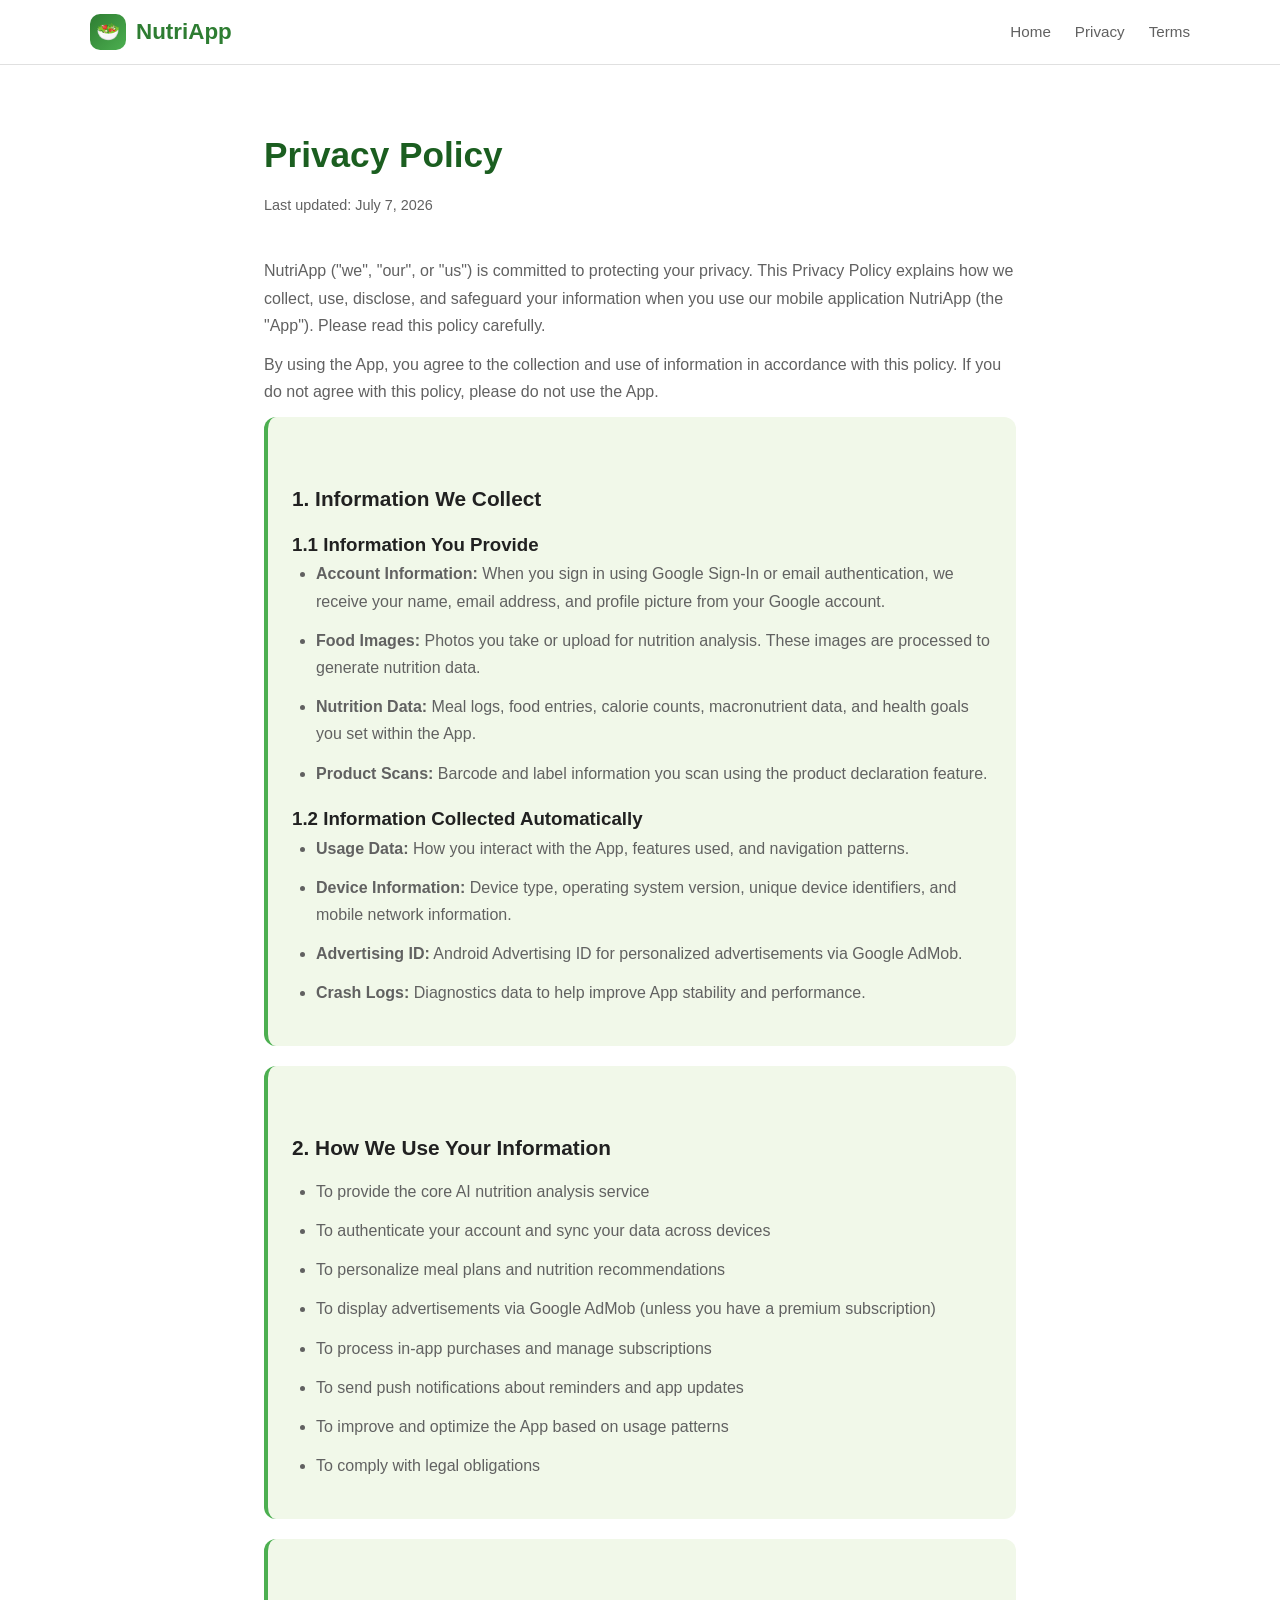
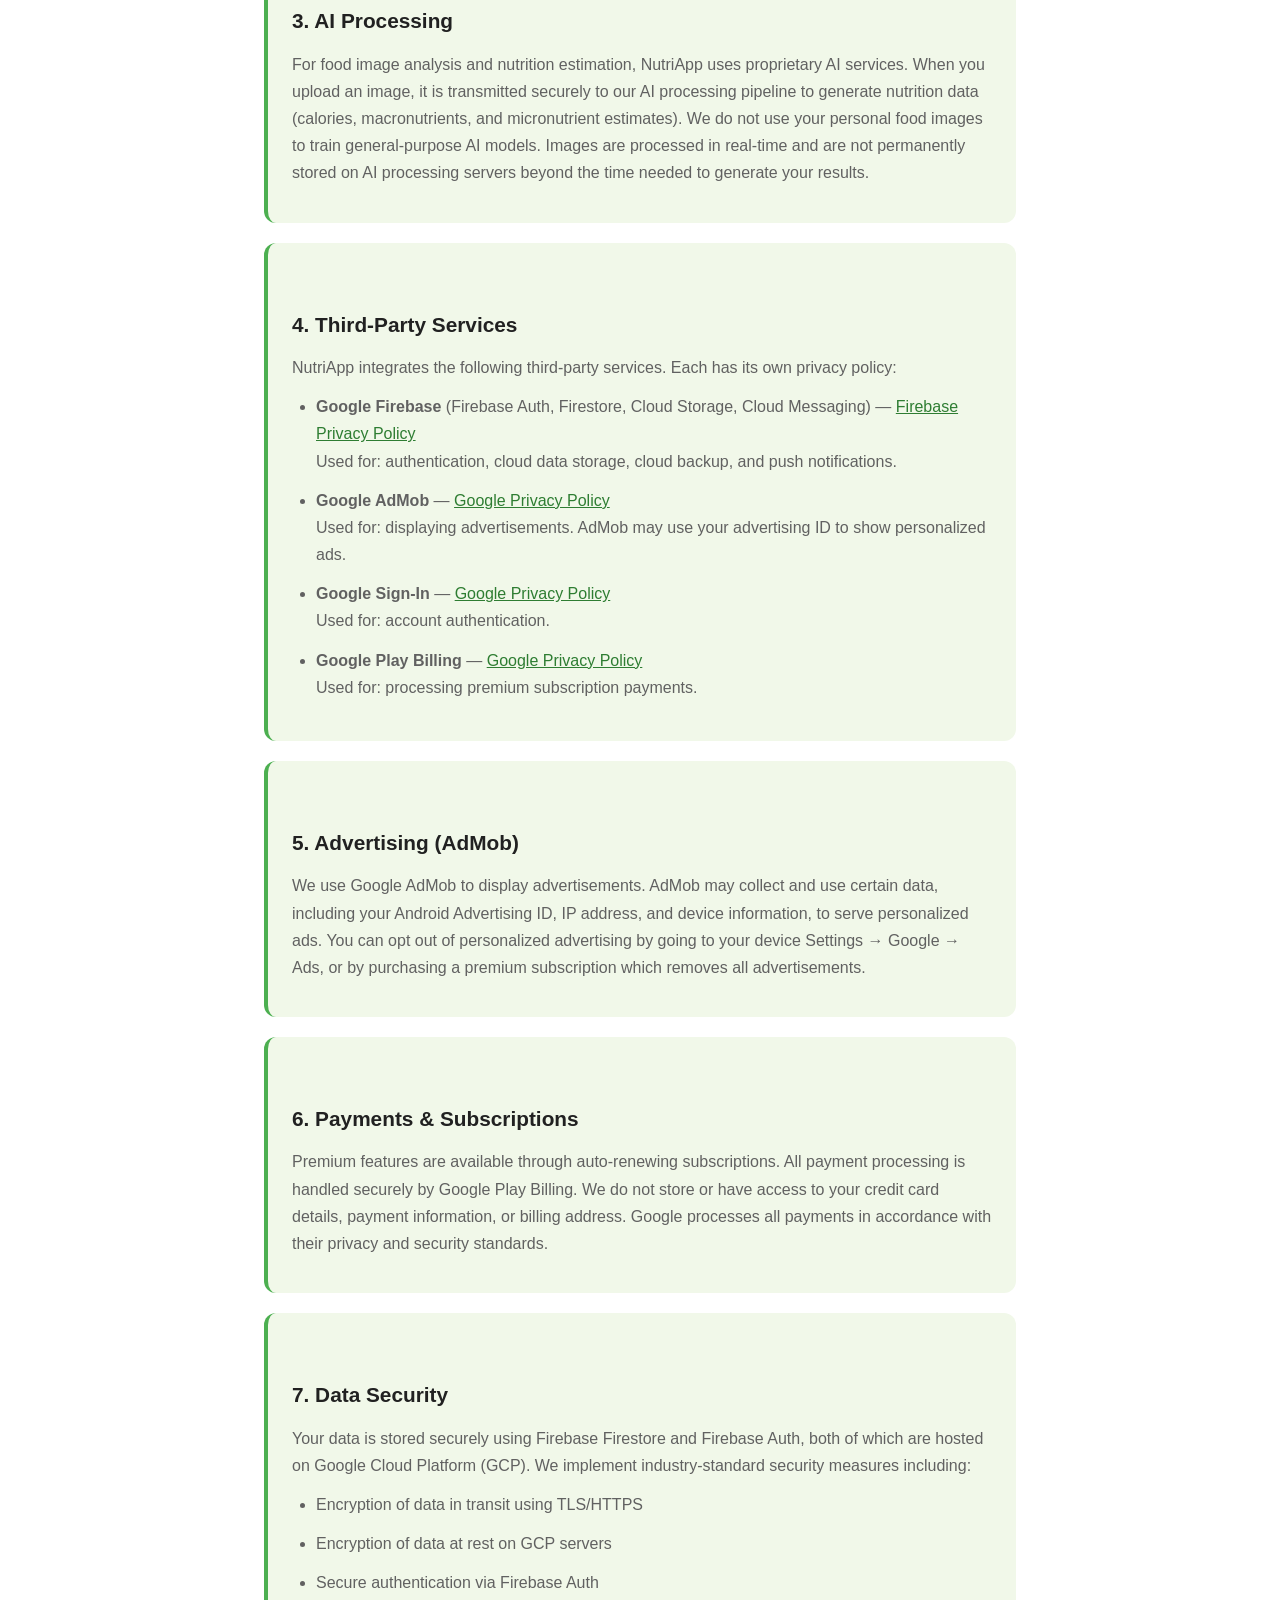
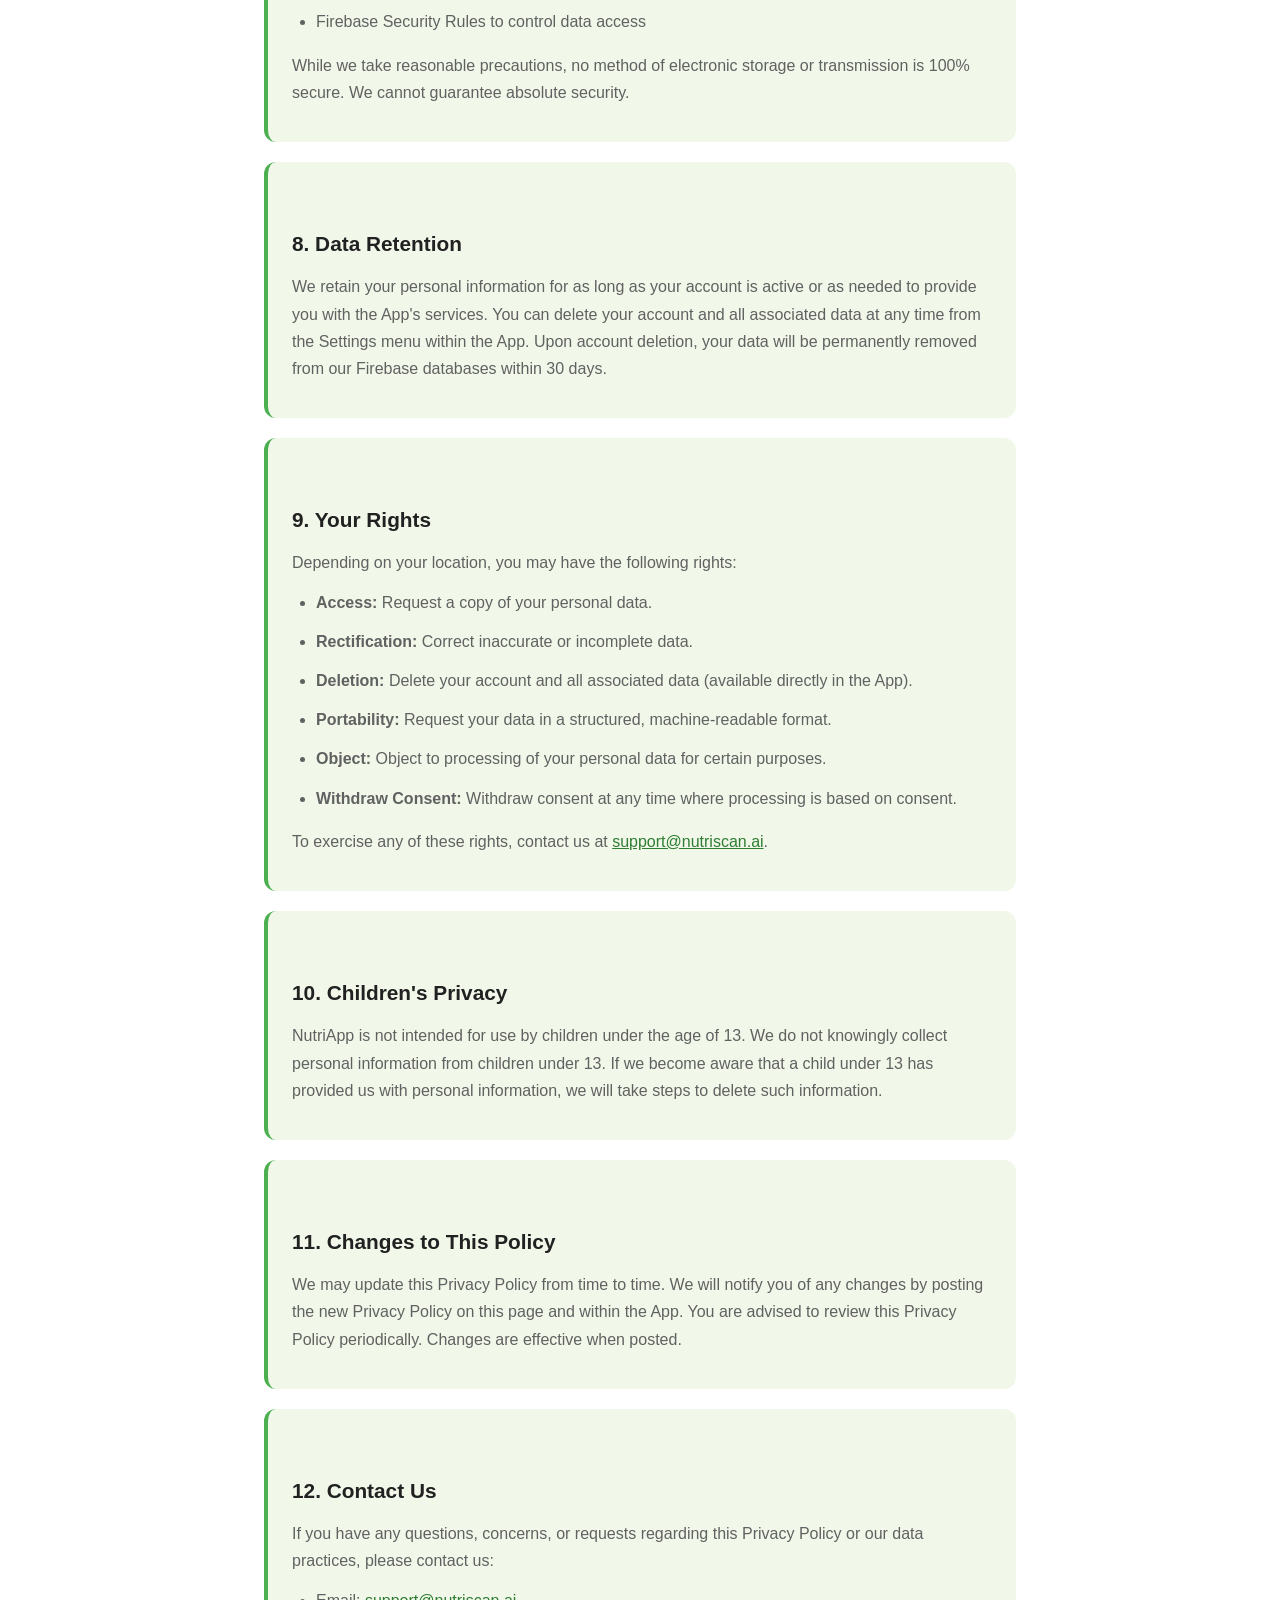
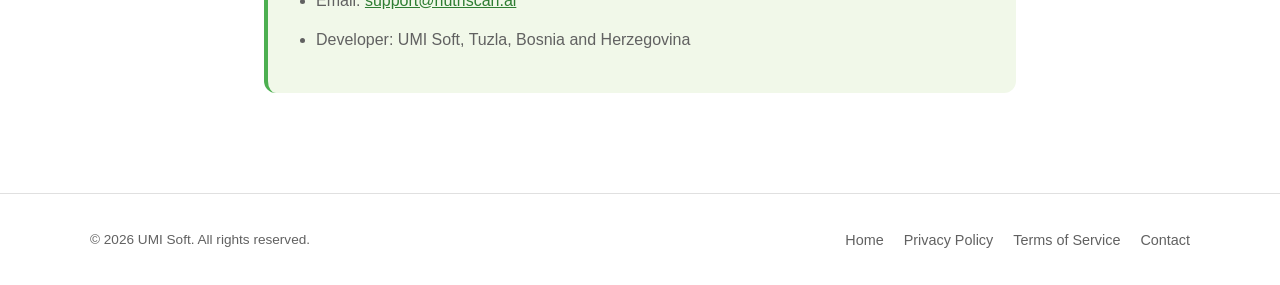
==== privacy-policy.html @ a2c9f6e2 "Add NutriApp landing page, privacy policy, and terms of service" ====
<!DOCTYPE html>
<html lang="en">
<head>
  <meta charset="UTF-8">
  <meta name="viewport" content="width=device-width, initial-scale=1.0">
  <meta name="description" content="NutriApp Privacy Policy — How we collect, use, and protect your data.">
  <title>Privacy Policy — NutriApp</title>
  <link rel="stylesheet" href="styles.css">
  <link rel="icon" type="image/svg+xml" href="data:image/svg+xml,<svg xmlns='http://www.w3.org/2000/svg' viewBox='0 0 100 100'><text y='.9em' font-size='90'>🥗</text></svg>">
</head>
<body>

<nav class="nav">
  <div class="nav-inner">
    <a href="index.html" class="nav-logo">
      <span class="logo-icon">🥗</span>
      NutriApp
    </a>
    <ul class="nav-links">
      <li><a href="index.html">Home</a></li>
      <li><a href="privacy-policy.html">Privacy</a></li>
      <li><a href="terms-of-service.html">Terms</a></li>
    </ul>
  </div>
</nav>

<main class="legal-page">
  <h1>Privacy Policy</h1>
  <p class="last-updated">Last updated: July 7, 2026</p>

  <p>
    NutriApp ("we", "our", or "us") is committed to protecting your privacy.
    This Privacy Policy explains how we collect, use, disclose, and safeguard
    your information when you use our mobile application NutriApp (the "App").
    Please read this policy carefully.
  </p>
  <p>
    By using the App, you agree to the collection and use of information in
    accordance with this policy. If you do not agree with this policy, please
    do not use the App.
  </p>

  <div class="legal-section">
    <h2>1. Information We Collect</h2>

    <h3>1.1 Information You Provide</h3>
    <ul>
      <li><strong>Account Information:</strong> When you sign in using Google Sign-In or email authentication, we receive your name, email address, and profile picture from your Google account.</li>
      <li><strong>Food Images:</strong> Photos you take or upload for nutrition analysis. These images are processed to generate nutrition data.</li>
      <li><strong>Nutrition Data:</strong> Meal logs, food entries, calorie counts, macronutrient data, and health goals you set within the App.</li>
      <li><strong>Product Scans:</strong> Barcode and label information you scan using the product declaration feature.</li>
    </ul>

    <h3>1.2 Information Collected Automatically</h3>
    <ul>
      <li><strong>Usage Data:</strong> How you interact with the App, features used, and navigation patterns.</li>
      <li><strong>Device Information:</strong> Device type, operating system version, unique device identifiers, and mobile network information.</li>
      <li><strong>Advertising ID:</strong> Android Advertising ID for personalized advertisements via Google AdMob.</li>
      <li><strong>Crash Logs:</strong> Diagnostics data to help improve App stability and performance.</li>
    </ul>
  </div>

  <div class="legal-section">
    <h2>2. How We Use Your Information</h2>
    <ul>
      <li>To provide the core AI nutrition analysis service</li>
      <li>To authenticate your account and sync your data across devices</li>
      <li>To personalize meal plans and nutrition recommendations</li>
      <li>To display advertisements via Google AdMob (unless you have a premium subscription)</li>
      <li>To process in-app purchases and manage subscriptions</li>
      <li>To send push notifications about reminders and app updates</li>
      <li>To improve and optimize the App based on usage patterns</li>
      <li>To comply with legal obligations</li>
    </ul>
  </div>

  <div class="legal-section">
    <h2>3. AI Processing</h2>
    <p>
      For food image analysis and nutrition estimation, NutriApp uses proprietary
      AI services. When you upload an image, it is transmitted securely to our
      AI processing pipeline to generate nutrition data (calories, macronutrients,
      and micronutrient estimates). We do not use your personal food images to
      train general-purpose AI models. Images are processed in real-time and are
      not permanently stored on AI processing servers beyond the time needed to
      generate your results.
    </p>
  </div>

  <div class="legal-section">
    <h2>4. Third-Party Services</h2>
    <p>NutriApp integrates the following third-party services. Each has its own privacy policy:</p>
    <ul>
      <li>
        <strong>Google Firebase</strong> (Firebase Auth, Firestore, Cloud Storage, Cloud Messaging) —
        <a href="https://firebase.google.com/support/privacy" target="_blank" rel="noopener">Firebase Privacy Policy</a><br>
        Used for: authentication, cloud data storage, cloud backup, and push notifications.
      </li>
      <li>
        <strong>Google AdMob</strong> —
        <a href="https://policies.google.com/privacy" target="_blank" rel="noopener">Google Privacy Policy</a><br>
        Used for: displaying advertisements. AdMob may use your advertising ID to show personalized ads.
      </li>
      <li>
        <strong>Google Sign-In</strong> —
        <a href="https://policies.google.com/privacy" target="_blank" rel="noopener">Google Privacy Policy</a><br>
        Used for: account authentication.
      </li>
      <li>
        <strong>Google Play Billing</strong> —
        <a href="https://policies.google.com/privacy" target="_blank" rel="noopener">Google Privacy Policy</a><br>
        Used for: processing premium subscription payments.
      </li>
    </ul>
  </div>

  <div class="legal-section">
    <h2>5. Advertising (AdMob)</h2>
    <p>
      We use Google AdMob to display advertisements. AdMob may collect and use
      certain data, including your Android Advertising ID, IP address, and device
      information, to serve personalized ads. You can opt out of personalized
      advertising by going to your device Settings → Google → Ads, or by
      purchasing a premium subscription which removes all advertisements.
    </p>
  </div>

  <div class="legal-section">
    <h2>6. Payments &amp; Subscriptions</h2>
    <p>
      Premium features are available through auto-renewing subscriptions.
      All payment processing is handled securely by Google Play Billing.
      We do not store or have access to your credit card details, payment
      information, or billing address. Google processes all payments in
      accordance with their privacy and security standards.
    </p>
  </div>

  <div class="legal-section">
    <h2>7. Data Security</h2>
    <p>
      Your data is stored securely using Firebase Firestore and Firebase Auth,
      both of which are hosted on Google Cloud Platform (GCP). We implement
      industry-standard security measures including:
    </p>
    <ul>
      <li>Encryption of data in transit using TLS/HTTPS</li>
      <li>Encryption of data at rest on GCP servers</li>
      <li>Secure authentication via Firebase Auth</li>
      <li>Firebase Security Rules to control data access</li>
    </ul>
    <p>
      While we take reasonable precautions, no method of electronic storage
      or transmission is 100% secure. We cannot guarantee absolute security.
    </p>
  </div>

  <div class="legal-section">
    <h2>8. Data Retention</h2>
    <p>
      We retain your personal information for as long as your account is active
      or as needed to provide you with the App's services. You can delete your
      account and all associated data at any time from the Settings menu within
      the App. Upon account deletion, your data will be permanently removed from
      our Firebase databases within 30 days.
    </p>
  </div>

  <div class="legal-section">
    <h2>9. Your Rights</h2>
    <p>Depending on your location, you may have the following rights:</p>
    <ul>
      <li><strong>Access:</strong> Request a copy of your personal data.</li>
      <li><strong>Rectification:</strong> Correct inaccurate or incomplete data.</li>
      <li><strong>Deletion:</strong> Delete your account and all associated data (available directly in the App).</li>
      <li><strong>Portability:</strong> Request your data in a structured, machine-readable format.</li>
      <li><strong>Object:</strong> Object to processing of your personal data for certain purposes.</li>
      <li><strong>Withdraw Consent:</strong> Withdraw consent at any time where processing is based on consent.</li>
    </ul>
    <p>
      To exercise any of these rights, contact us at
      <a href="mailto:support@nutriscan.ai">support@nutriscan.ai</a>.
    </p>
  </div>

  <div class="legal-section">
    <h2>10. Children's Privacy</h2>
    <p>
      NutriApp is not intended for use by children under the age of 13.
      We do not knowingly collect personal information from children under 13.
      If we become aware that a child under 13 has provided us with personal
      information, we will take steps to delete such information.
    </p>
  </div>

  <div class="legal-section">
    <h2>11. Changes to This Policy</h2>
    <p>
      We may update this Privacy Policy from time to time. We will notify you
      of any changes by posting the new Privacy Policy on this page and within
      the App. You are advised to review this Privacy Policy periodically.
      Changes are effective when posted.
    </p>
  </div>

  <div class="legal-section">
    <h2>12. Contact Us</h2>
    <p>
      If you have any questions, concerns, or requests regarding this Privacy
      Policy or our data practices, please contact us:
    </p>
    <ul>
      <li>Email: <a href="mailto:support@nutriscan.ai">support@nutriscan.ai</a></li>
      <li>Developer: UMI Soft, Tuzla, Bosnia and Herzegovina</li>
    </ul>
  </div>
</main>

<footer class="footer">
  <div class="footer-inner">
    <span class="footer-copy">&copy; 2026 UMI Soft. All rights reserved.</span>
    <ul class="footer-links">
      <li><a href="index.html">Home</a></li>
      <li><a href="privacy-policy.html">Privacy Policy</a></li>
      <li><a href="terms-of-service.html">Terms of Service</a></li>
      <li><a href="mailto:support@nutriscan.ai">Contact</a></li>
    </ul>
  </div>
</footer>

</body>
</html>
---- styles.css ----
/* ===== NutriApp - GitHub Pages Styles ===== */
:root {
  --primary: #2E7D32;
  --primary-dark: #1B5E20;
  --primary-light: #4CAF50;
  --accent: #FF9800;
  --bg: #FFFFFF;
  --bg-alt: #F1F8E9;
  --text: #212121;
  --text-light: #616161;
  --text-on-primary: #FFFFFF;
  --card-bg: #FFFFFF;
  --border: #E0E0E0;
  --shadow: 0 2px 12px rgba(0,0,0,0.08);
  --radius: 12px;
  --max-width: 1100px;
}

* { margin: 0; padding: 0; box-sizing: border-box; }

body {
  font-family: -apple-system, BlinkMacSystemFont, 'Segoe UI', Roboto, 'Helvetica Neue', Arial, sans-serif;
  color: var(--text);
  background: var(--bg);
  line-height: 1.7;
  -webkit-font-smoothing: antialiased;
}

/* ===== Navigation ===== */
.nav {
  position: sticky;
  top: 0;
  z-index: 100;
  background: rgba(255,255,255,0.95);
  backdrop-filter: blur(10px);
  border-bottom: 1px solid var(--border);
  padding: 0 24px;
}
.nav-inner {
  max-width: var(--max-width);
  margin: 0 auto;
  display: flex;
  align-items: center;
  justify-content: space-between;
  height: 64px;
}
.nav-logo {
  display: flex;
  align-items: center;
  gap: 10px;
  font-size: 1.4rem;
  font-weight: 700;
  color: var(--primary);
  text-decoration: none;
}
.nav-logo .logo-icon {
  width: 36px;
  height: 36px;
  background: linear-gradient(135deg, var(--primary), var(--primary-light));
  border-radius: 10px;
  display: flex;
  align-items: center;
  justify-content: center;
  font-size: 1.2rem;
}
.nav-links { display: flex; gap: 24px; list-style: none; }
.nav-links a {
  text-decoration: none;
  color: var(--text-light);
  font-weight: 500;
  font-size: 0.95rem;
  transition: color 0.2s;
}
.nav-links a:hover { color: var(--primary); }

/* ===== Hero Section ===== */
.hero {
  padding: 80px 24px 60px;
  text-align: center;
  background: linear-gradient(180deg, var(--bg-alt) 0%, var(--bg) 100%);
}
.hero-badge {
  display: inline-block;
  background: var(--primary-light);
  color: var(--text-on-primary);
  padding: 6px 16px;
  border-radius: 20px;
  font-size: 0.85rem;
  font-weight: 600;
  margin-bottom: 24px;
  letter-spacing: 0.5px;
}
.hero h1 {
  font-size: 3rem;
  font-weight: 800;
  color: var(--text);
  margin-bottom: 16px;
  letter-spacing: -1px;
}
.hero h1 span { color: var(--primary); }
.hero p {
  font-size: 1.2rem;
  color: var(--text-light);
  max-width: 600px;
  margin: 0 auto 36px;
}
.hero-buttons { display: flex; gap: 16px; justify-content: center; flex-wrap: wrap; }
.btn {
  display: inline-flex;
  align-items: center;
  gap: 8px;
  padding: 14px 28px;
  border-radius: var(--radius);
  font-weight: 600;
  font-size: 1rem;
  text-decoration: none;
  transition: transform 0.15s, box-shadow 0.15s;
}
.btn:hover { transform: translateY(-2px); box-shadow: 0 4px 20px rgba(0,0,0,0.15); }
.btn-primary { background: var(--primary); color: var(--text-on-primary); }
.btn-outline { border: 2px solid var(--primary); color: var(--primary); }
.btn-store {
  background: #000;
  color: #fff;
  padding: 10px 24px;
  border-radius: 10px;
}
.btn-store:hover { background: #1a1a1a; }

/* ===== Features ===== */
.features {
  padding: 80px 24px;
  max-width: var(--max-width);
  margin: 0 auto;
}
.features h2 {
  text-align: center;
  font-size: 2rem;
  font-weight: 700;
  margin-bottom: 48px;
}
.features-grid {
  display: grid;
  grid-template-columns: repeat(auto-fit, minmax(280px, 1fr));
  gap: 28px;
}
.feature-card {
  background: var(--card-bg);
  border: 1px solid var(--border);
  border-radius: var(--radius);
  padding: 32px 28px;
  transition: transform 0.2s, box-shadow 0.2s;
}
.feature-card:hover { transform: translateY(-4px); box-shadow: var(--shadow); }
.feature-icon {
  width: 56px;
  height: 56px;
  border-radius: 14px;
  display: flex;
  align-items: center;
  justify-content: center;
  font-size: 1.6rem;
  margin-bottom: 20px;
}
.feature-icon.green { background: #E8F5E9; color: var(--primary); }
.feature-icon.orange { background: #FFF3E0; color: var(--accent); }
.feature-icon.blue { background: #E3F2FD; color: #1565C0; }
.feature-icon.purple { background: #F3E5F5; color: #7B1FA2; }
.feature-icon.teal { background: #E0F2F1; color: #00695C; }
.feature-icon.red { background: #FFEBEE; color: #C62828; }
.feature-card h3 { font-size: 1.15rem; font-weight: 700; margin-bottom: 8px; }
.feature-card p { color: var(--text-light); font-size: 0.95rem; }

/* ===== Screenshots Section ===== */
.screenshots {
  padding: 80px 24px;
  background: var(--bg-alt);
  text-align: center;
}
.screenshots h2 { font-size: 2rem; font-weight: 700; margin-bottom: 16px; }
.screenshots p { color: var(--text-light); max-width: 500px; margin: 0 auto 40px; }
.screenshots-grid {
  display: flex;
  gap: 20px;
  justify-content: center;
  flex-wrap: wrap;
  max-width: var(--max-width);
  margin: 0 auto;
}
.screenshot-placeholder {
  width: 200px;
  height: 400px;
  background: #fff;
  border-radius: 20px;
  border: 3px solid var(--border);
  display: flex;
  align-items: center;
  justify-content: center;
  color: var(--text-light);
  font-size: 0.85rem;
  font-weight: 500;
}

/* ===== Download Section ===== */
.download {
  padding: 80px 24px;
  text-align: center;
  max-width: 600px;
  margin: 0 auto;
}
.download h2 { font-size: 2rem; font-weight: 700; margin-bottom: 12px; }
.download p { color: var(--text-light); margin-bottom: 32px; }
.download-buttons { display: flex; gap: 16px; justify-content: center; flex-wrap: wrap; }

/* ===== Footer ===== */
.footer {
  border-top: 1px solid var(--border);
  padding: 32px 24px;
}
.footer-inner {
  max-width: var(--max-width);
  margin: 0 auto;
  display: flex;
  justify-content: space-between;
  align-items: center;
  flex-wrap: wrap;
  gap: 16px;
}
.footer-links { display: flex; gap: 20px; list-style: none; flex-wrap: wrap; }
.footer-links a {
  text-decoration: none;
  color: var(--text-light);
  font-size: 0.9rem;
}
.footer-links a:hover { color: var(--primary); }
.footer-copy { color: var(--text-light); font-size: 0.85rem; }

/* ===== Legal Pages (Privacy Policy / Terms) ===== */
.legal-page {
  max-width: 800px;
  margin: 0 auto;
  padding: 60px 24px 80px;
}
.legal-page h1 {
  font-size: 2.2rem;
  font-weight: 800;
  color: var(--primary-dark);
  margin-bottom: 8px;
}
.legal-page .last-updated {
  color: var(--text-light);
  font-size: 0.9rem;
  margin-bottom: 40px;
}
.legal-page h2 {
  font-size: 1.3rem;
  font-weight: 700;
  color: var(--text);
  margin: 32px 0 12px;
  padding-top: 8px;
}
.legal-page p, .legal-page li {
  color: var(--text-light);
  margin-bottom: 12px;
}
.legal-page ul {
  margin-left: 24px;
  margin-bottom: 16px;
}
.legal-page a { color: var(--primary); text-decoration: underline; }
.legal-section {
  background: var(--bg-alt);
  border-radius: var(--radius);
  padding: 24px;
  margin-bottom: 20px;
  border-left: 4px solid var(--primary-light);
}

/* ===== Responsive ===== */
@media (max-width: 768px) {
  .hero h1 { font-size: 2rem; }
  .hero p { font-size: 1rem; }
  .nav-links { display: none; }
  .features-grid { grid-template-columns: 1fr; }
  .footer-inner { flex-direction: column; text-align: center; }
  .screenshots-grid { flex-direction: column; align-items: center; }
}

/* ===== Mobile Nav ===== */
.mobile-menu-btn { display: none; background: none; border: none; cursor: pointer; padding: 8px; }
@media (max-width: 768px) {
  .mobile-menu-btn { display: block; }
}
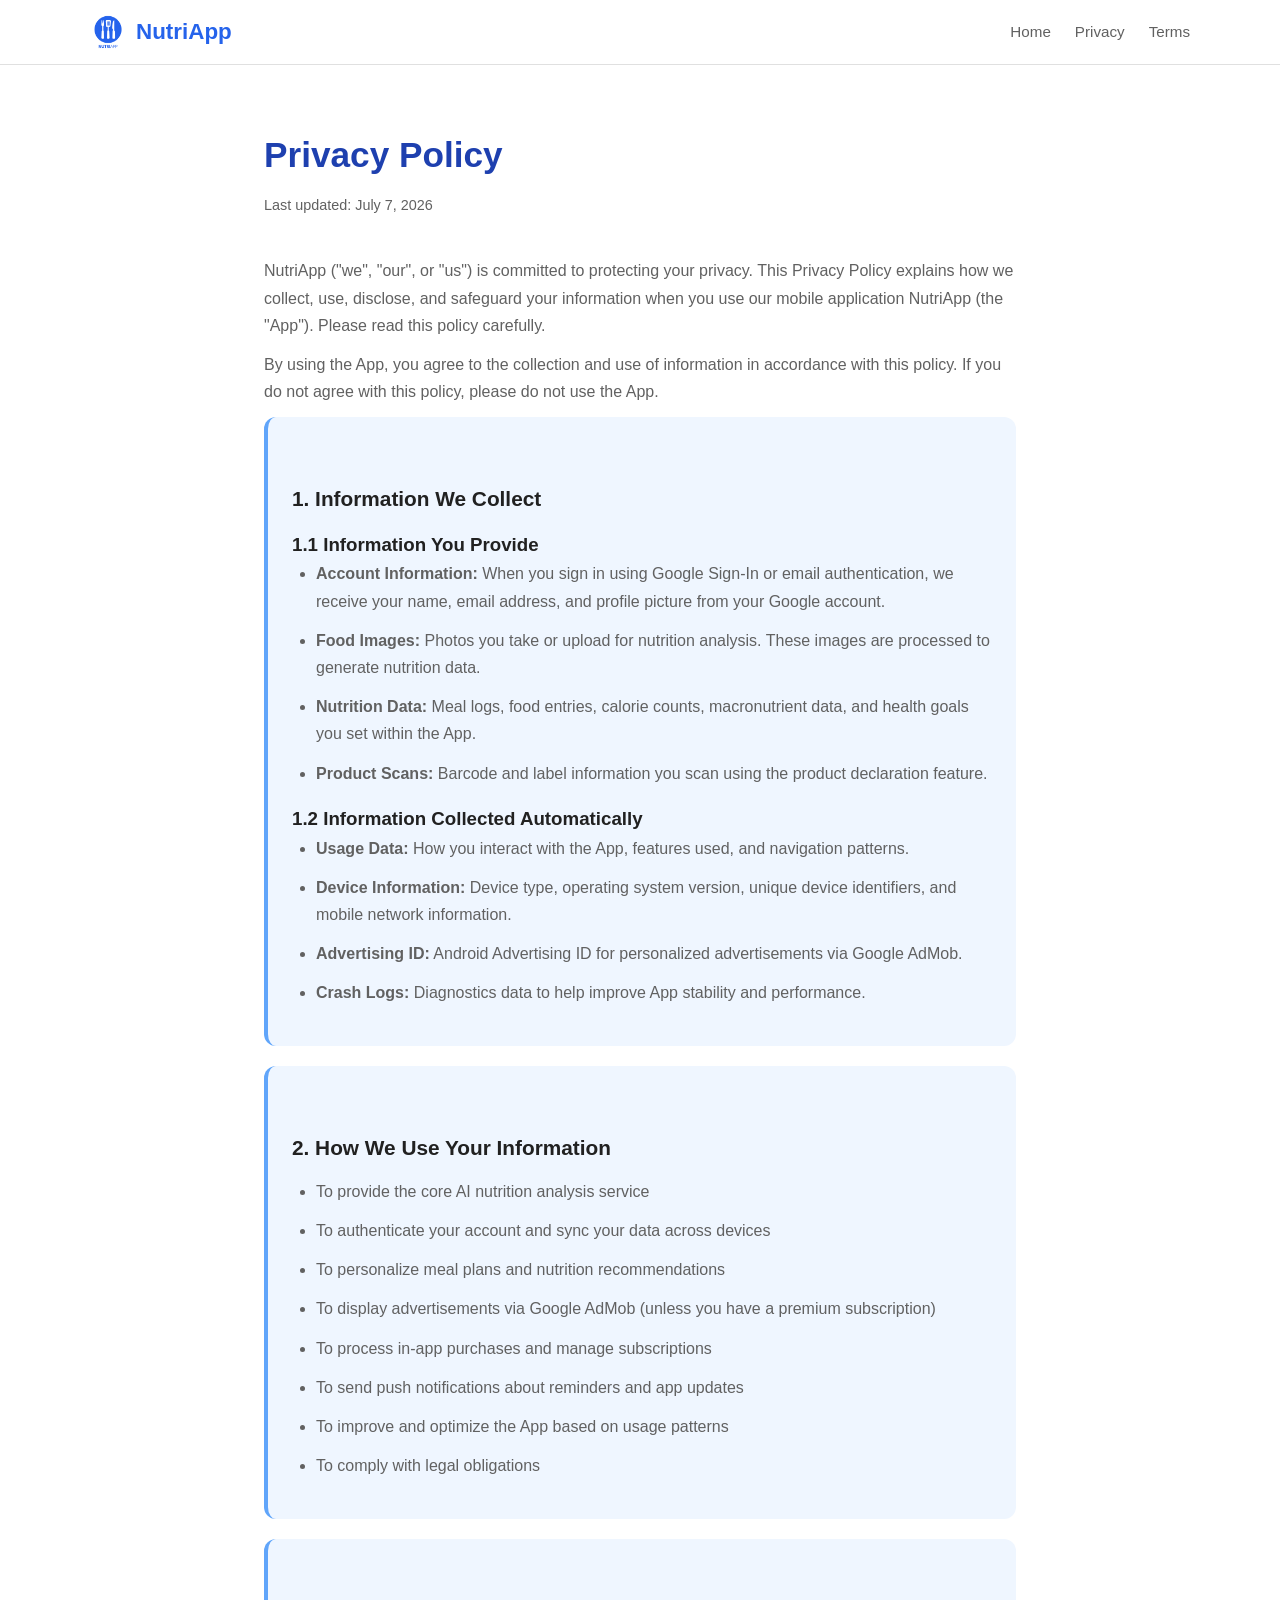
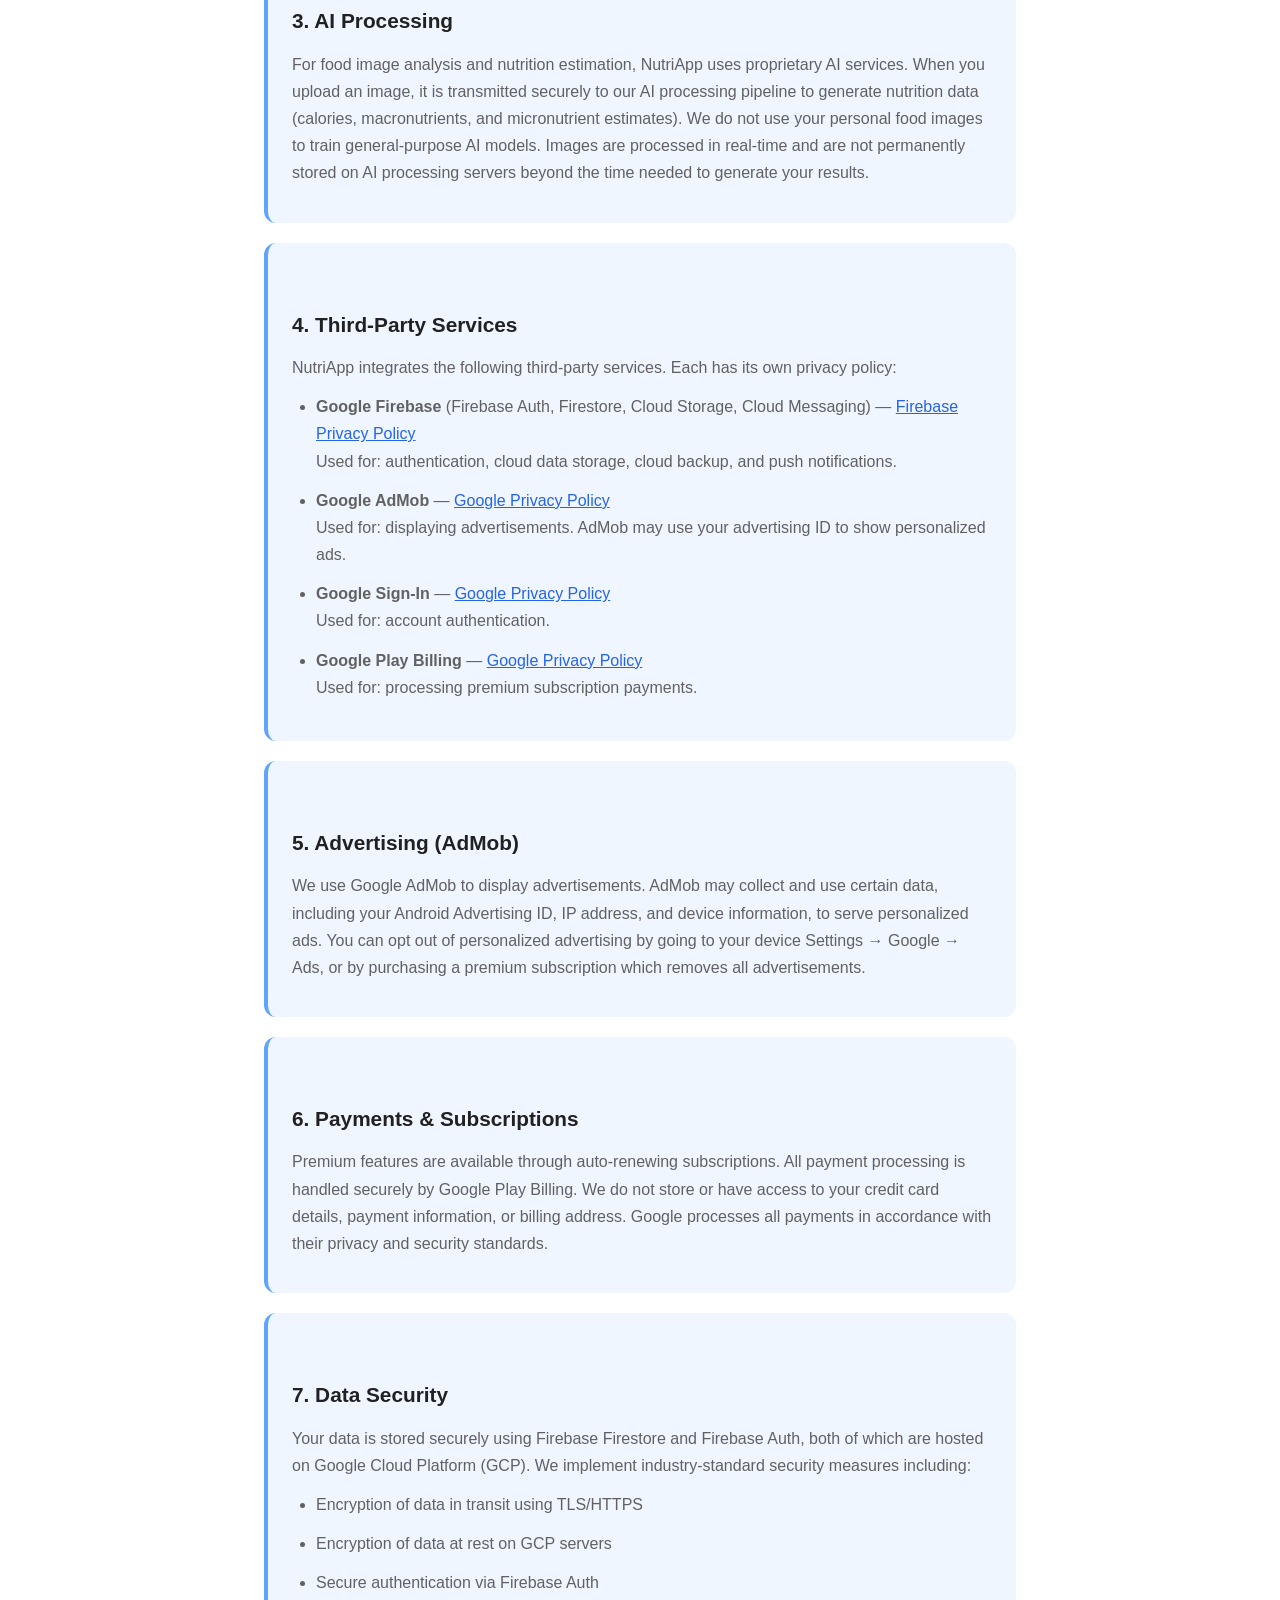
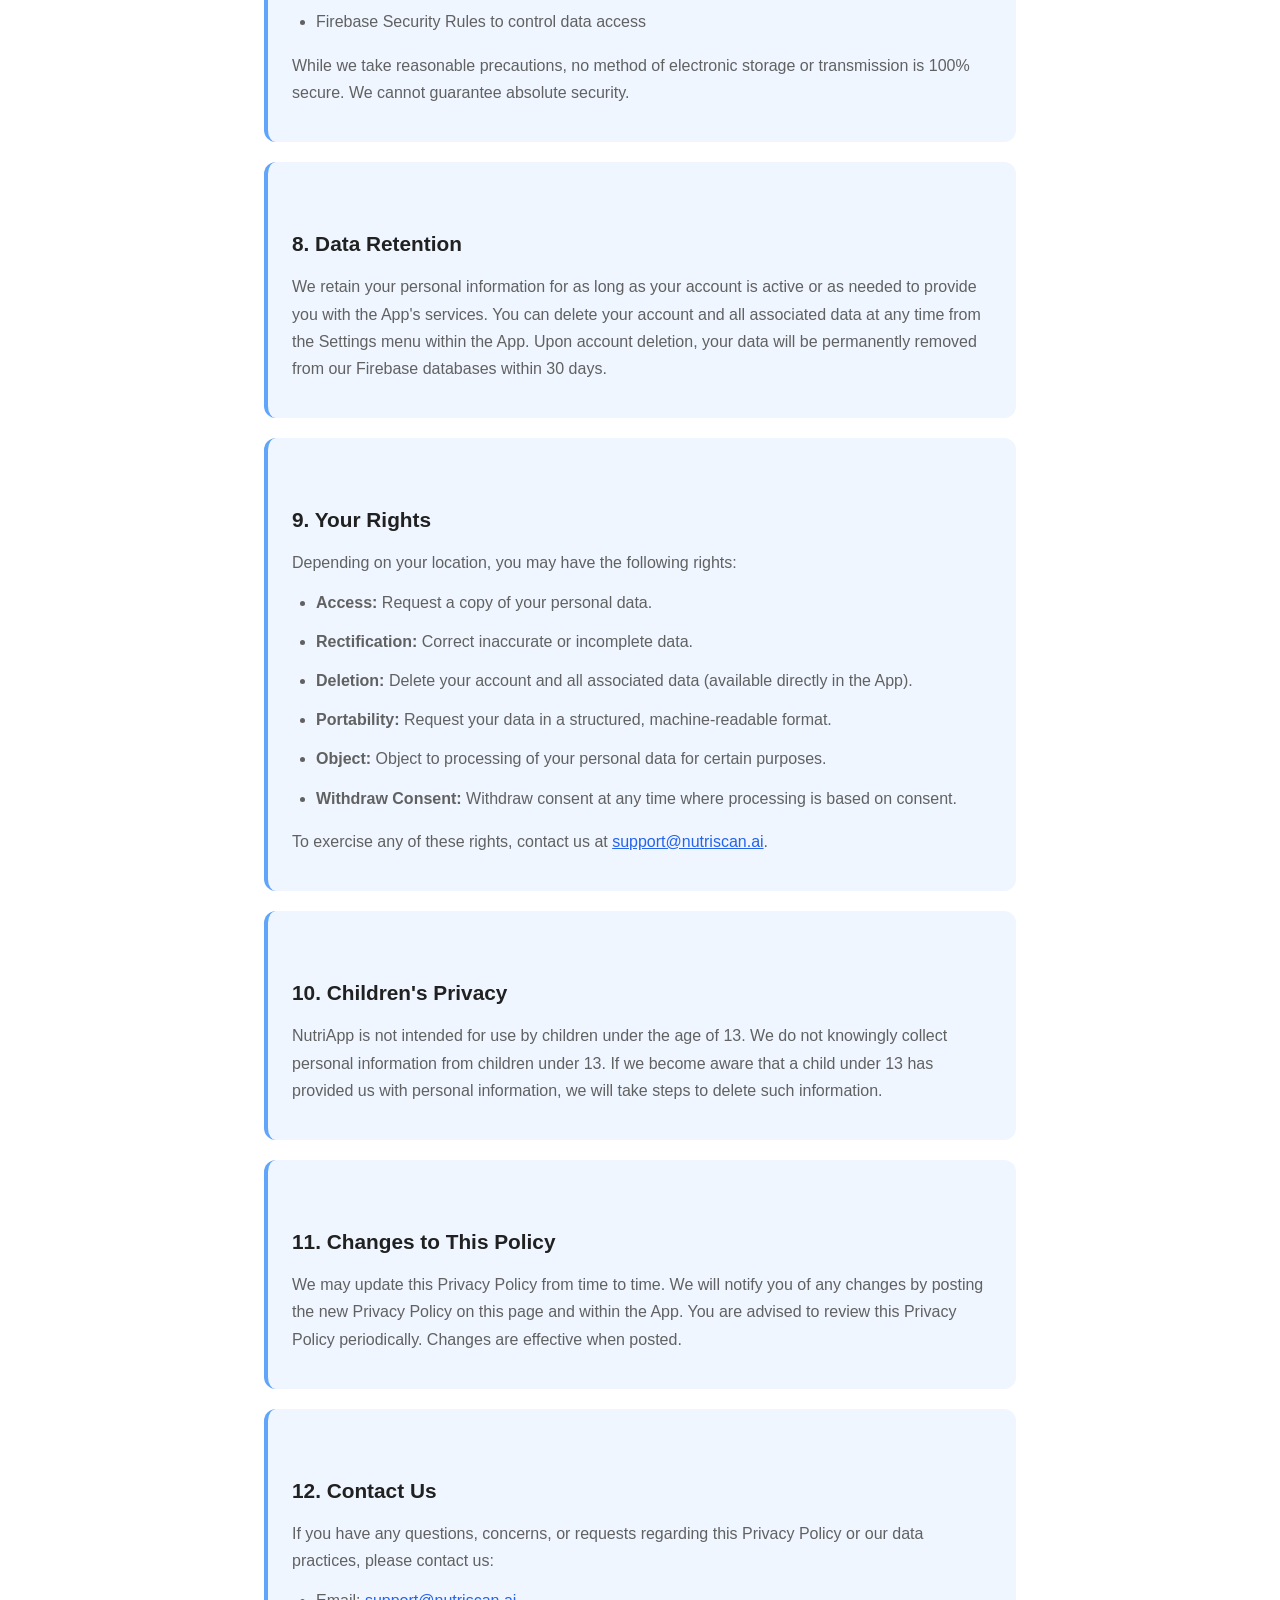
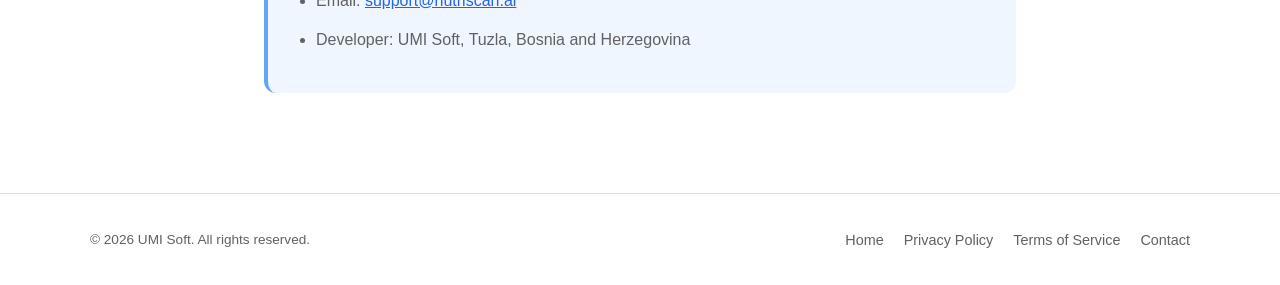
==== commit 3725ee25: "Switch to blue theme, add app logo and screenshots" ====
--- a/privacy-policy.html
+++ b/privacy-policy.html
@@ -13,7 +13,7 @@
 <nav class="nav">
   <div class="nav-inner">
     <a href="index.html" class="nav-logo">
-      <span class="logo-icon">🥗</span>
+      <img src="images/logo.png" alt="NutriApp Logo" class="logo-img">
       NutriApp
     </a>
     <ul class="nav-links">
--- a/styles.css
+++ b/styles.css
@@ -1,11 +1,11 @@
 /* ===== NutriApp - GitHub Pages Styles ===== */
 :root {
-  --primary: #2E7D32;
-  --primary-dark: #1B5E20;
-  --primary-light: #4CAF50;
-  --accent: #FF9800;
+  --primary: #2563EB;
+  --primary-dark: #1E40AF;
+  --primary-light: #60A5FA;
+  --accent: #00BCD4;
   --bg: #FFFFFF;
-  --bg-alt: #F1F8E9;
+  --bg-alt: #EFF6FF;
   --text: #212121;
   --text-light: #616161;
   --text-on-primary: #FFFFFF;
@@ -53,15 +53,11 @@
   color: var(--primary);
   text-decoration: none;
 }
-.nav-logo .logo-icon {
+.nav-logo .logo-img {
   width: 36px;
   height: 36px;
-  background: linear-gradient(135deg, var(--primary), var(--primary-light));
-  border-radius: 10px;
-  display: flex;
-  align-items: center;
-  justify-content: center;
-  font-size: 1.2rem;
+  border-radius: 8px;
+  object-fit: contain;
 }
 .nav-links { display: flex; gap: 24px; list-style: none; }
 .nav-links a {
@@ -162,11 +158,11 @@
   font-size: 1.6rem;
   margin-bottom: 20px;
 }
-.feature-icon.green { background: #E8F5E9; color: var(--primary); }
-.feature-icon.orange { background: #FFF3E0; color: var(--accent); }
-.feature-icon.blue { background: #E3F2FD; color: #1565C0; }
-.feature-icon.purple { background: #F3E5F5; color: #7B1FA2; }
-.feature-icon.teal { background: #E0F2F1; color: #00695C; }
+.feature-icon.blue { background: #DBEAFE; color: var(--primary); }
+.feature-icon.cyan { background: #E0F2F1; color: #00BCD4; }
+.feature-icon.indigo { background: #E8EAF6; color: #3F51B5; }
+.feature-icon.sky { background: #E1F5FE; color: #0288D1; }
+.feature-icon.violet { background: #F3E5F5; color: #7B1FA2; }
 .feature-icon.red { background: #FFEBEE; color: #C62828; }
 .feature-card h3 { font-size: 1.15rem; font-weight: 700; margin-bottom: 8px; }
 .feature-card p { color: var(--text-light); font-size: 0.95rem; }
@@ -179,26 +175,37 @@
 }
 .screenshots h2 { font-size: 2rem; font-weight: 700; margin-bottom: 16px; }
 .screenshots p { color: var(--text-light); max-width: 500px; margin: 0 auto 40px; }
-.screenshots-grid {
+.screenshots-scroll {
   display: flex;
   gap: 20px;
-  justify-content: center;
-  flex-wrap: wrap;
+  overflow-x: auto;
+  scroll-snap-type: x mandatory;
+  -webkit-overflow-scrolling: touch;
+  padding: 10px 0 20px;
   max-width: var(--max-width);
   margin: 0 auto;
-}
-.screenshot-placeholder {
-  width: 200px;
-  height: 400px;
-  background: #fff;
-  border-radius: 20px;
-  border: 3px solid var(--border);
-  display: flex;
-  align-items: center;
-  justify-content: center;
-  color: var(--text-light);
-  font-size: 0.85rem;
-  font-weight: 500;
+  scrollbar-width: thin;
+  scrollbar-color: var(--primary-light) var(--bg-alt);
+}
+.screenshots-scroll::-webkit-scrollbar { height: 6px; }
+.screenshots-scroll::-webkit-scrollbar-track { background: var(--bg-alt); border-radius: 3px; }
+.screenshots-scroll::-webkit-scrollbar-thumb { background: var(--primary-light); border-radius: 3px; }
+.screenshot-img {
+  height: 520px;
+  width: auto;
+  border-radius: 24px;
+  box-shadow: 0 8px 30px rgba(0,0,0,0.12);
+  scroll-snap-align: start;
+  flex-shrink: 0;
+  transition: transform 0.2s;
+}
+.screenshot-img:hover { transform: translateY(-4px); box-shadow: 0 12px 40px rgba(0,0,0,0.18); }
+@media (max-width: 768px) {
+  .screenshots-scroll {
+    gap: 14px;
+    padding: 8px 12px 16px;
+  }
+  .screenshot-img { height: 400px; border-radius: 18px; }
 }
 
 /* ===== Download Section ===== */
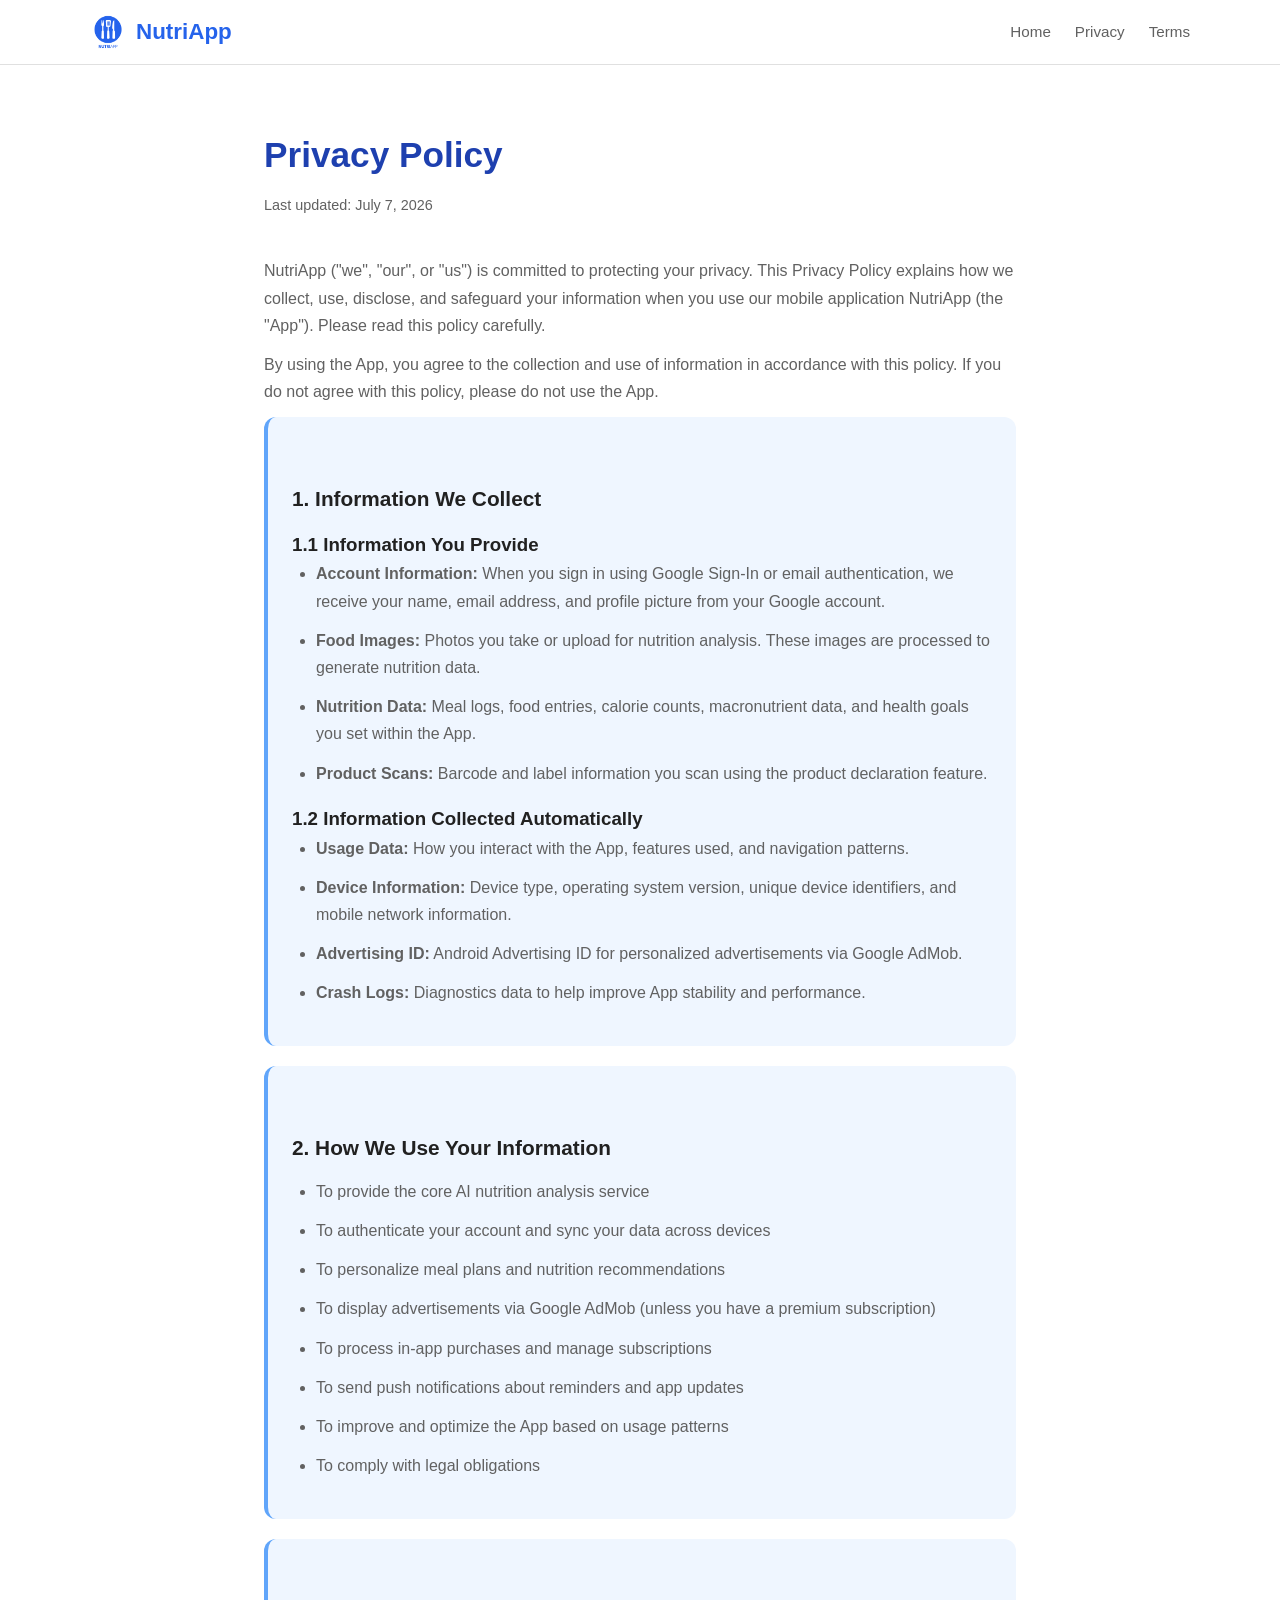
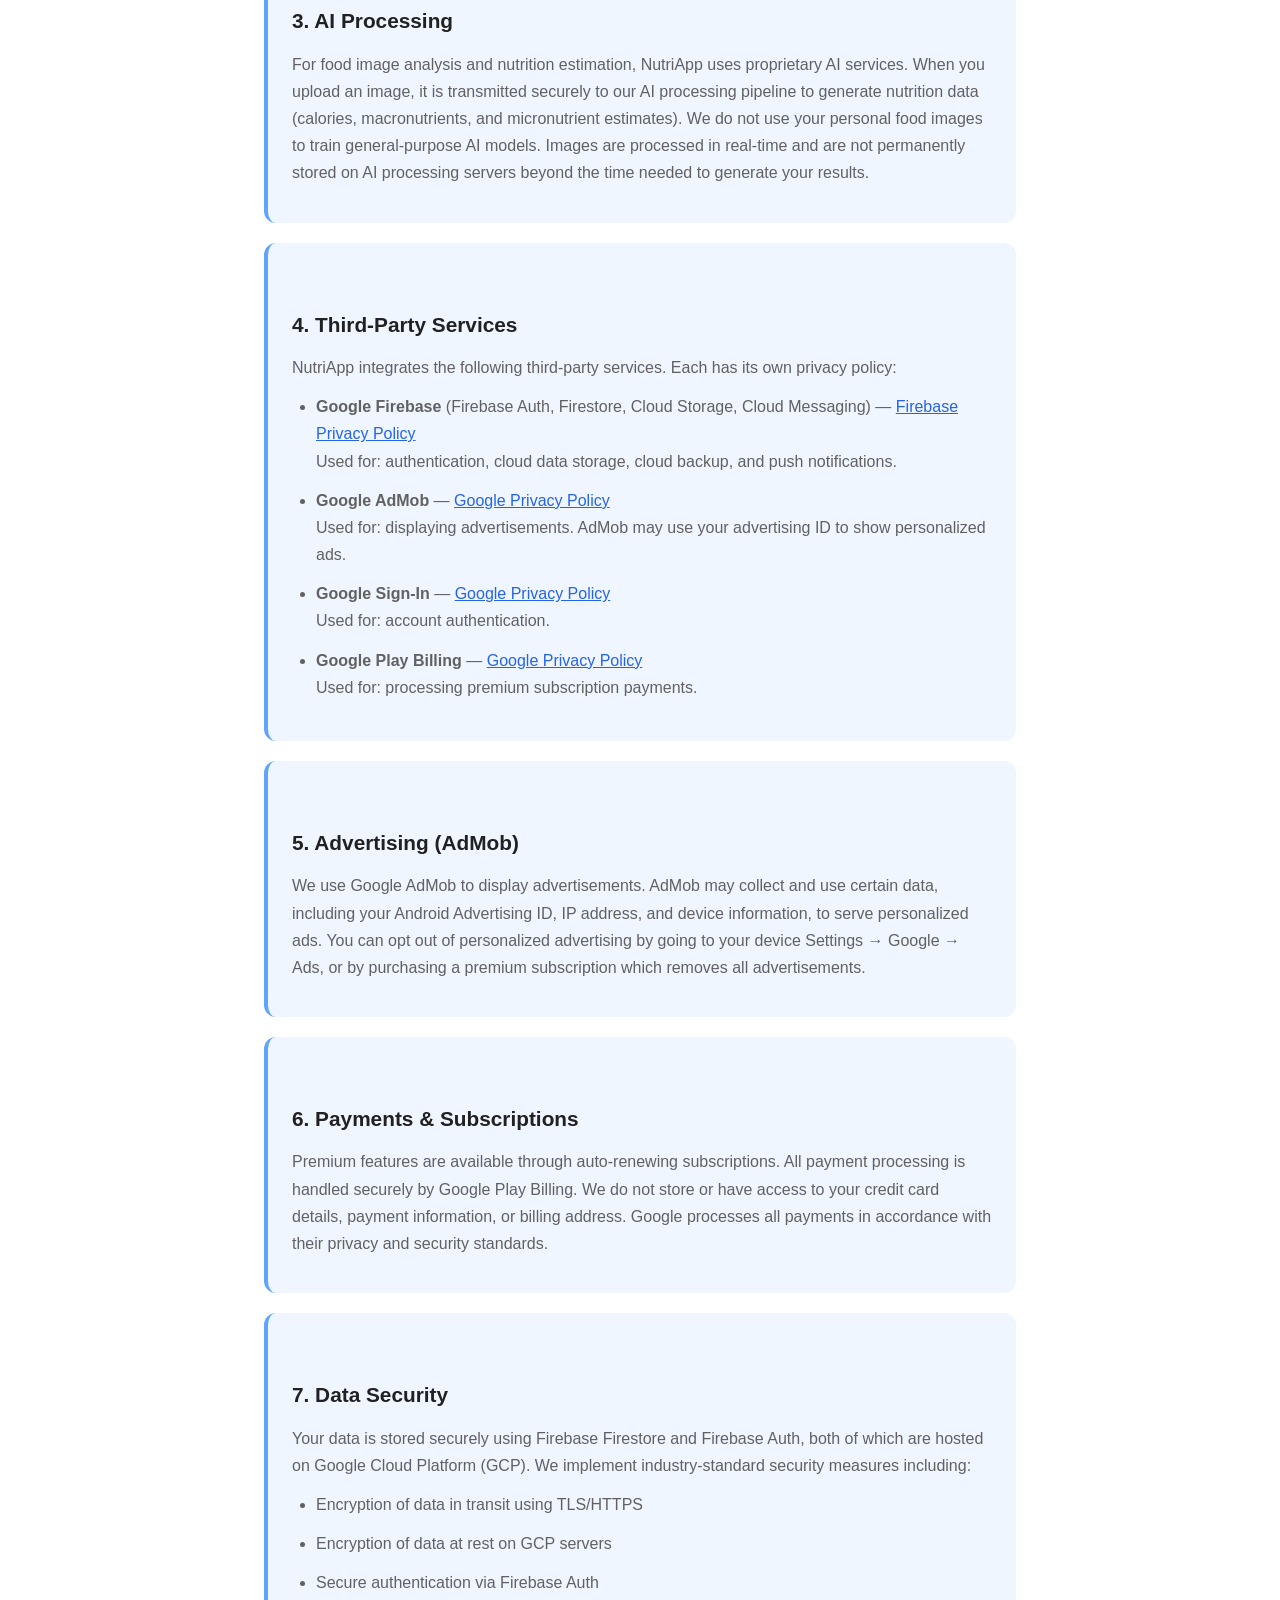
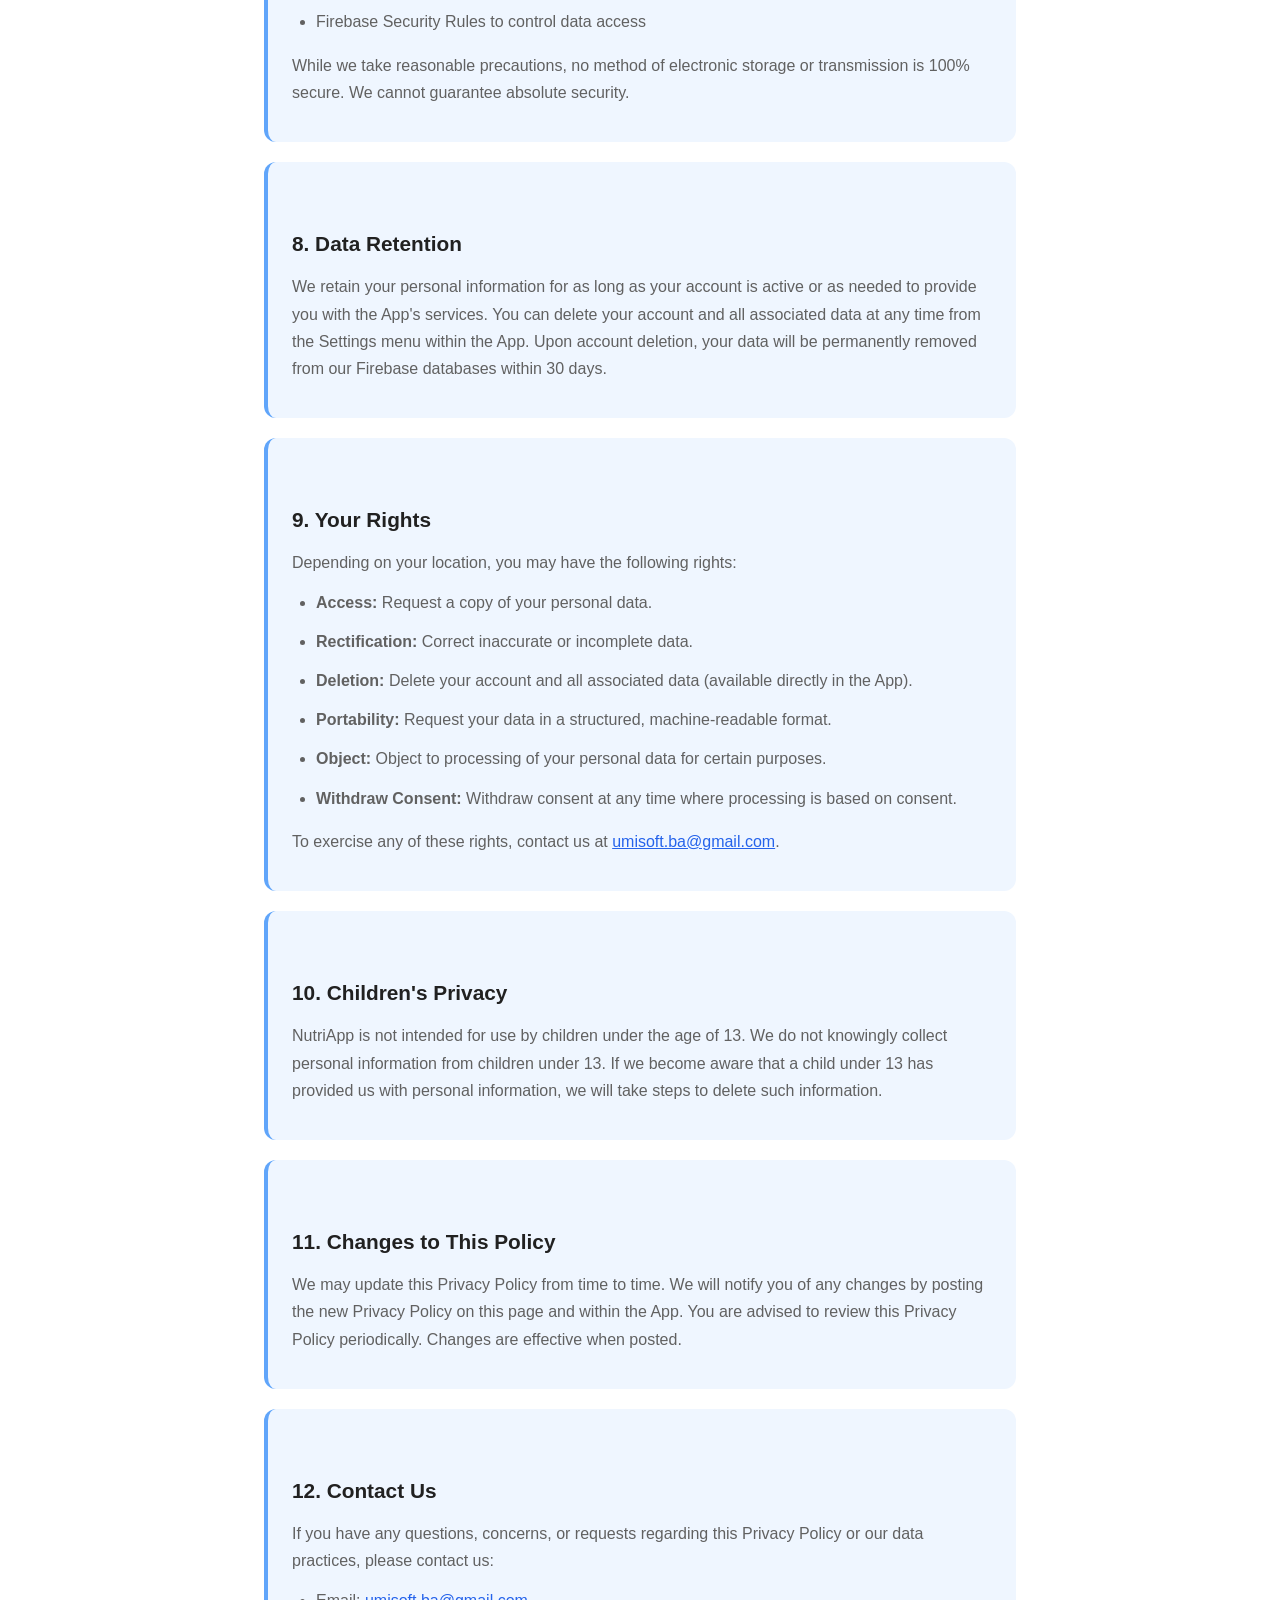
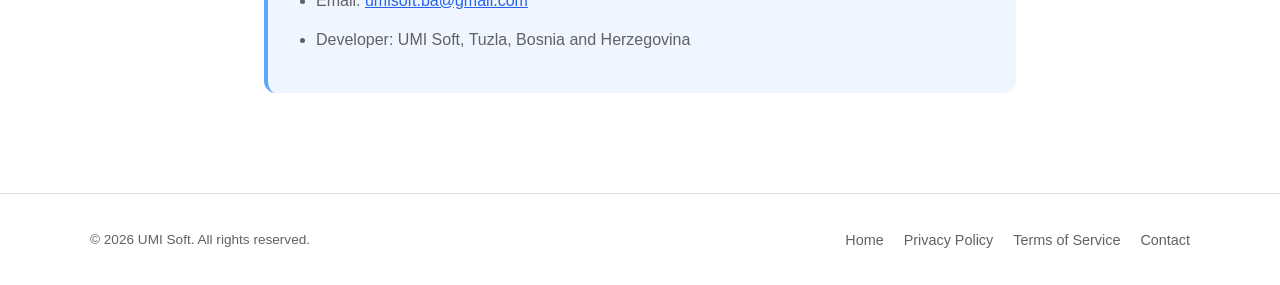
==== commit 82e99ff6: "Update contact email to umisoft.ba@gmail.com" ====
--- a/privacy-policy.html
+++ b/privacy-policy.html
@@ -179,7 +179,7 @@
     </ul>
     <p>
       To exercise any of these rights, contact us at
-      <a href="mailto:support@nutriscan.ai">support@nutriscan.ai</a>.
+      <a href="mailto:umisoft.ba@gmail.com">umisoft.ba@gmail.com</a>.
     </p>
   </div>
 
@@ -210,7 +210,7 @@
       Policy or our data practices, please contact us:
     </p>
     <ul>
-      <li>Email: <a href="mailto:support@nutriscan.ai">support@nutriscan.ai</a></li>
+      <li>Email: <a href="mailto:umisoft.ba@gmail.com">umisoft.ba@gmail.com</a></li>
       <li>Developer: UMI Soft, Tuzla, Bosnia and Herzegovina</li>
     </ul>
   </div>
@@ -223,7 +223,7 @@
       <li><a href="index.html">Home</a></li>
       <li><a href="privacy-policy.html">Privacy Policy</a></li>
       <li><a href="terms-of-service.html">Terms of Service</a></li>
-      <li><a href="mailto:support@nutriscan.ai">Contact</a></li>
+      <li><a href="mailto:umisoft.ba@gmail.com">Contact</a></li>
     </ul>
   </div>
 </footer>
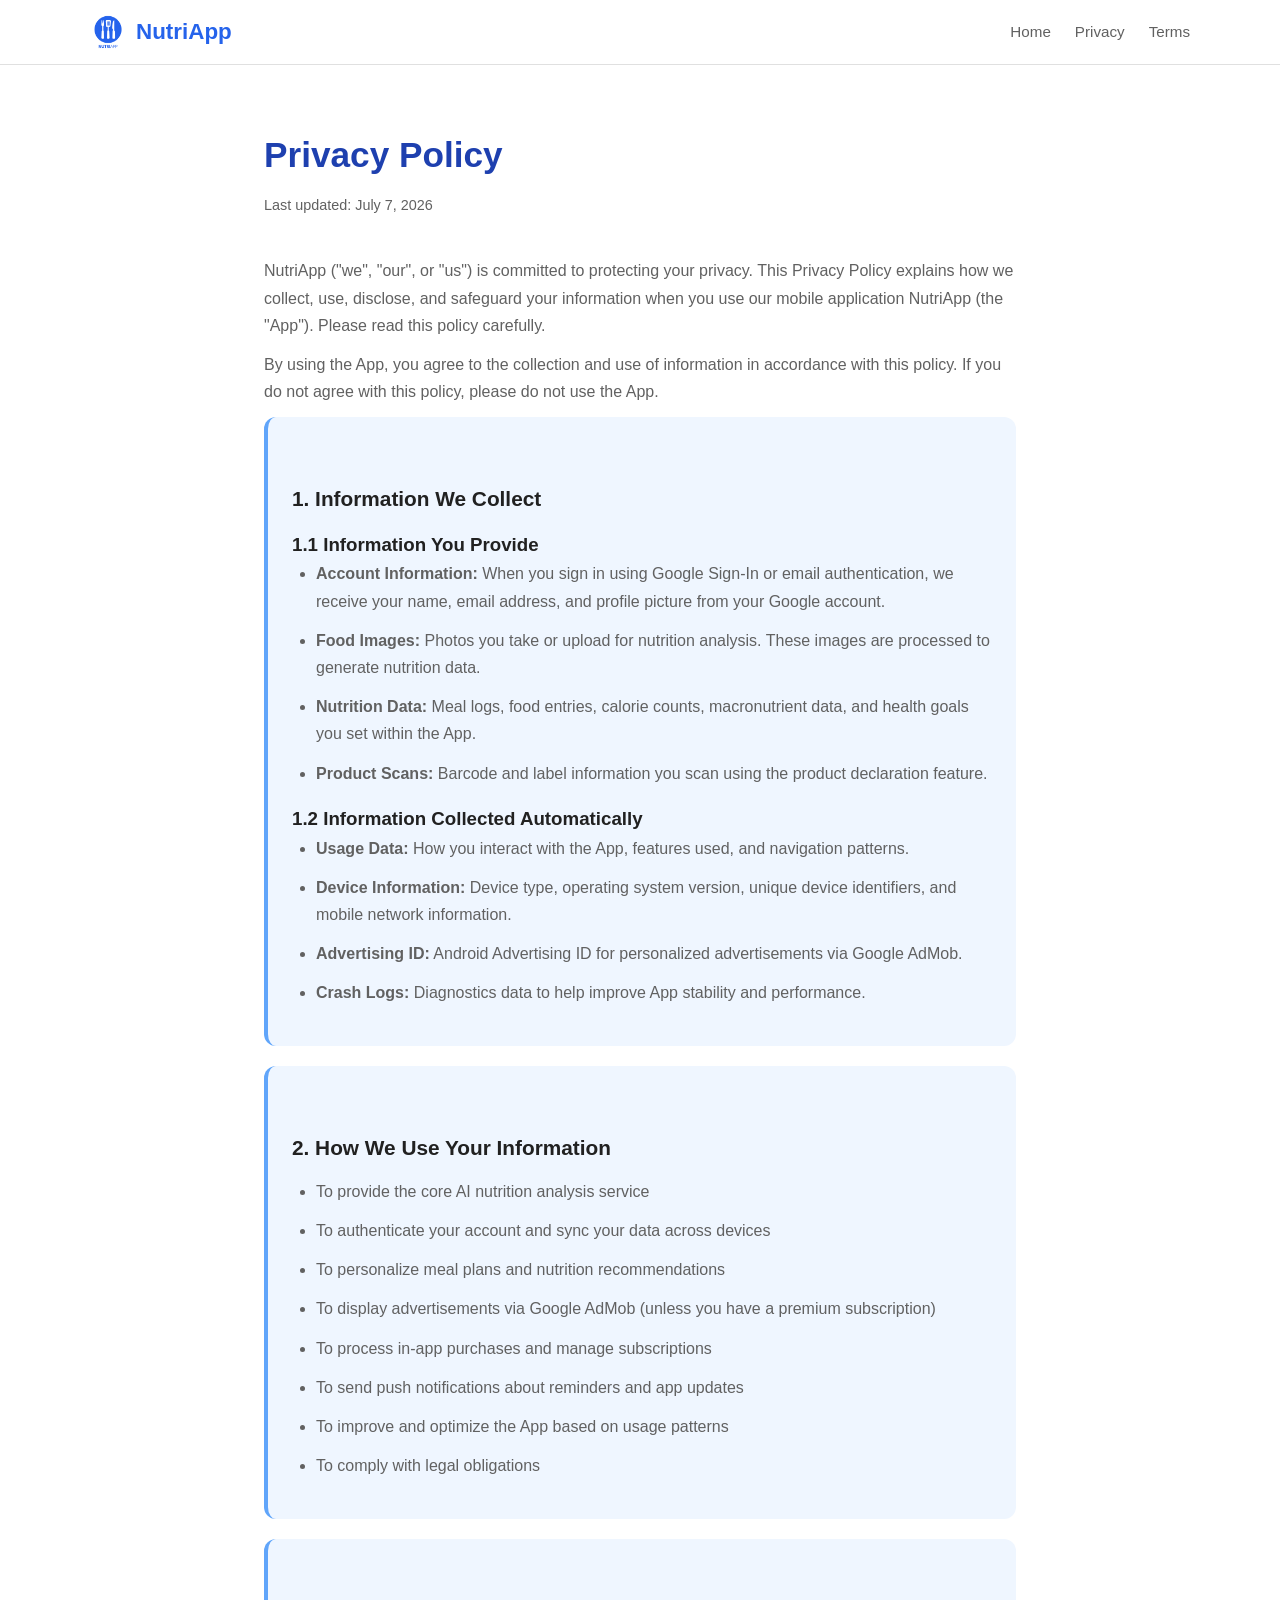
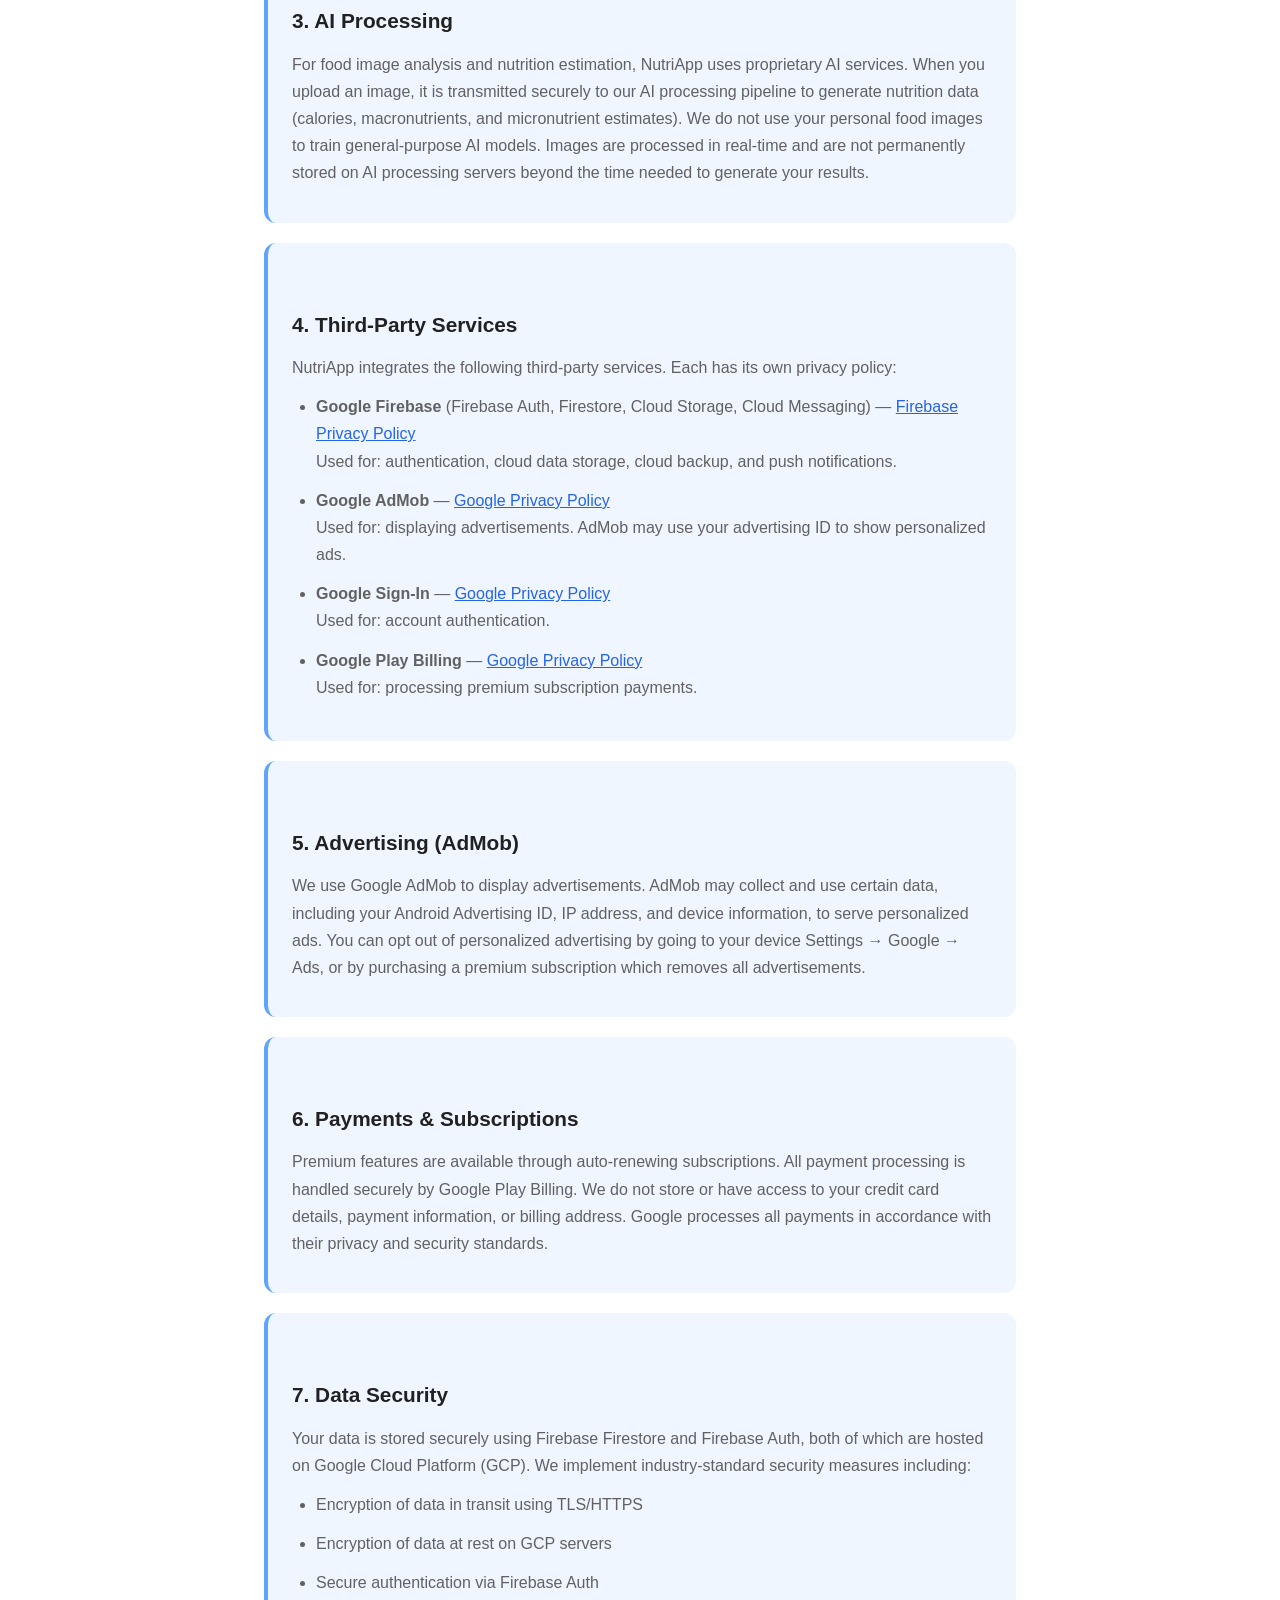
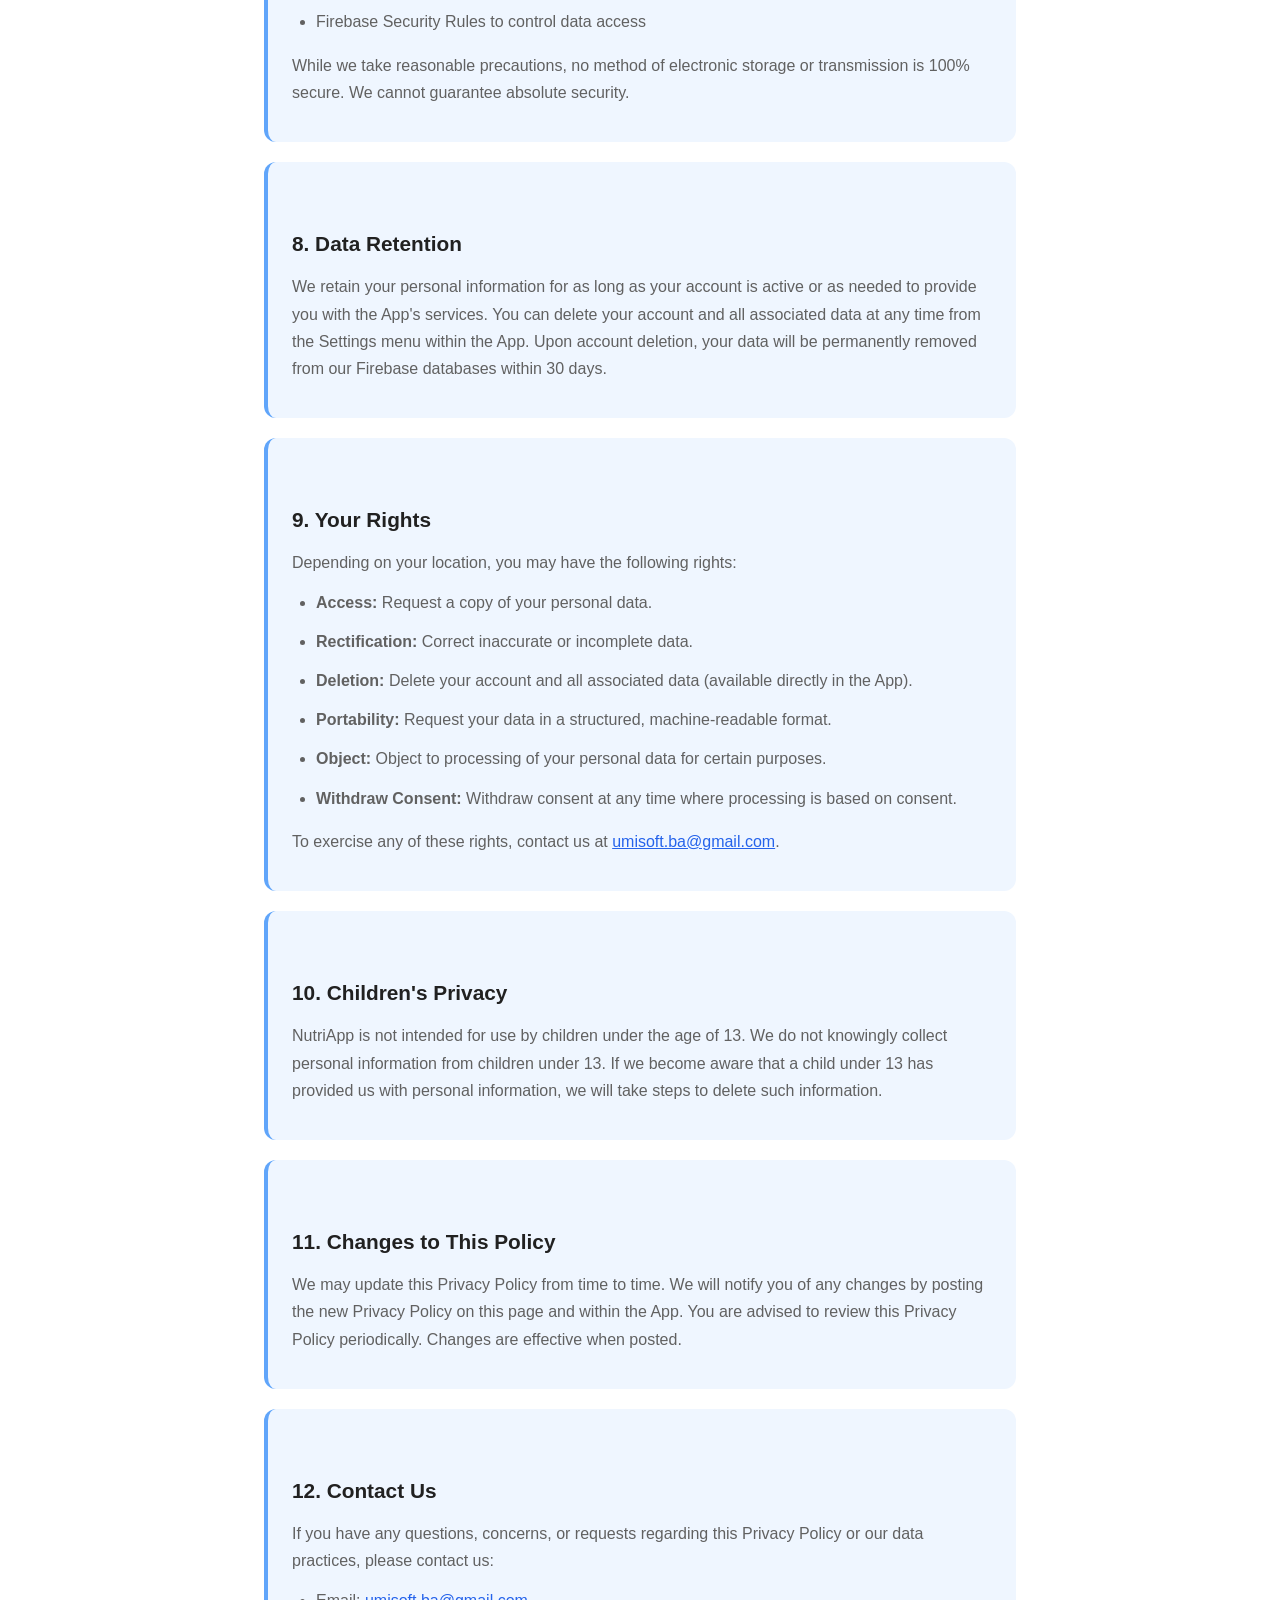
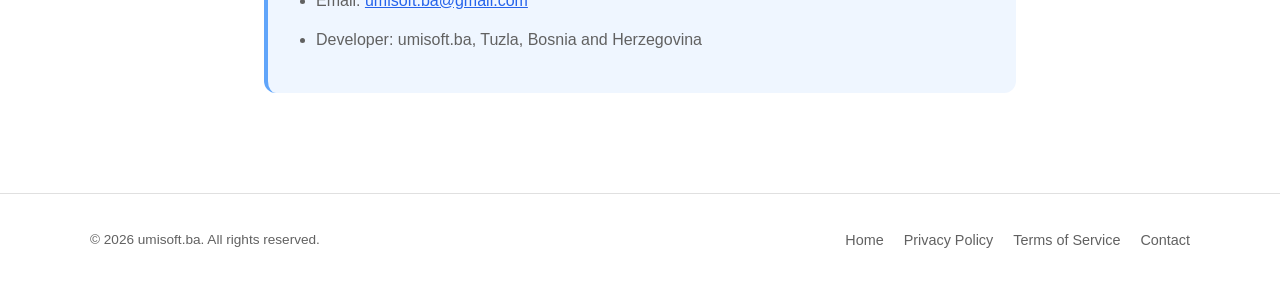
==== commit de320f29: "Replace UMI Soft with umisoft.ba" ====
--- a/privacy-policy.html
+++ b/privacy-policy.html
@@ -211,14 +211,14 @@
     </p>
     <ul>
       <li>Email: <a href="mailto:umisoft.ba@gmail.com">umisoft.ba@gmail.com</a></li>
-      <li>Developer: UMI Soft, Tuzla, Bosnia and Herzegovina</li>
+      <li>Developer: umisoft.ba, Tuzla, Bosnia and Herzegovina</li>
     </ul>
   </div>
 </main>
 
 <footer class="footer">
   <div class="footer-inner">
-    <span class="footer-copy">&copy; 2026 UMI Soft. All rights reserved.</span>
+    <span class="footer-copy">&copy; 2026 umisoft.ba. All rights reserved.</span>
     <ul class="footer-links">
       <li><a href="index.html">Home</a></li>
       <li><a href="privacy-policy.html">Privacy Policy</a></li>
